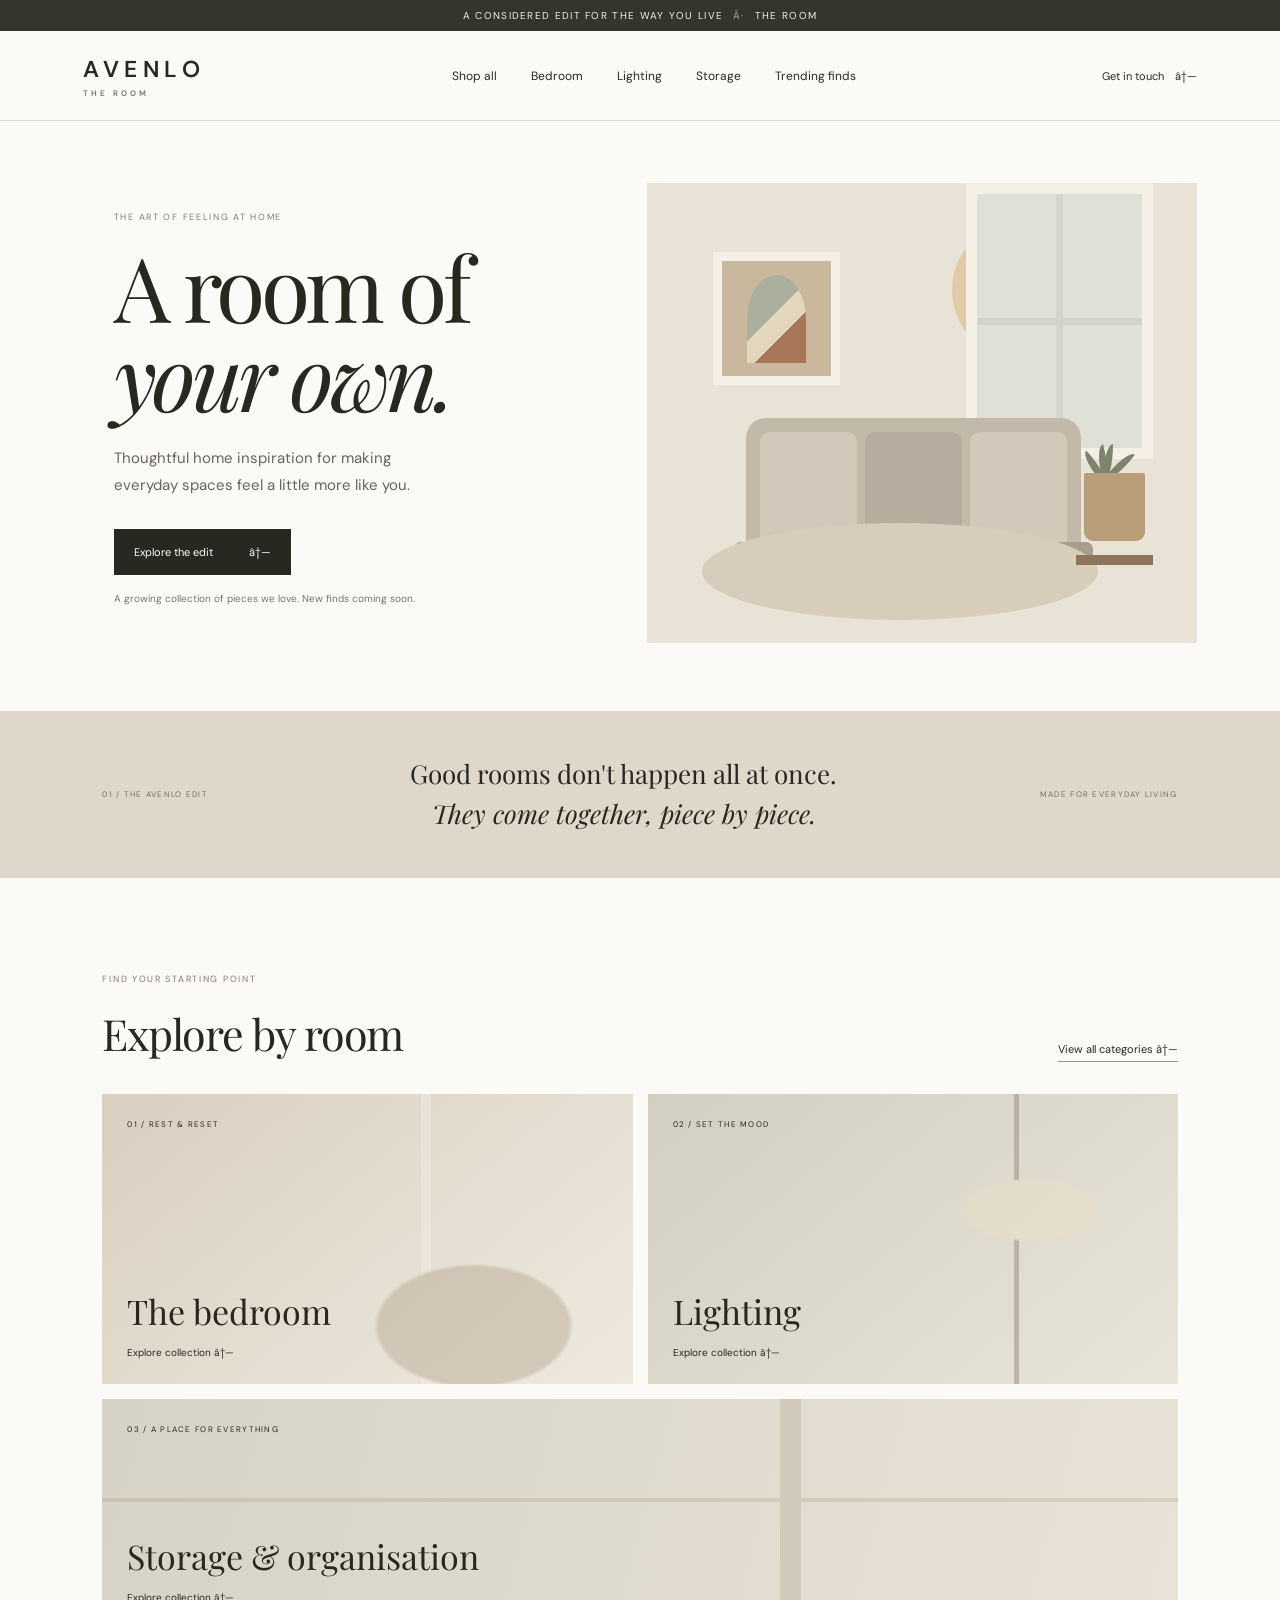
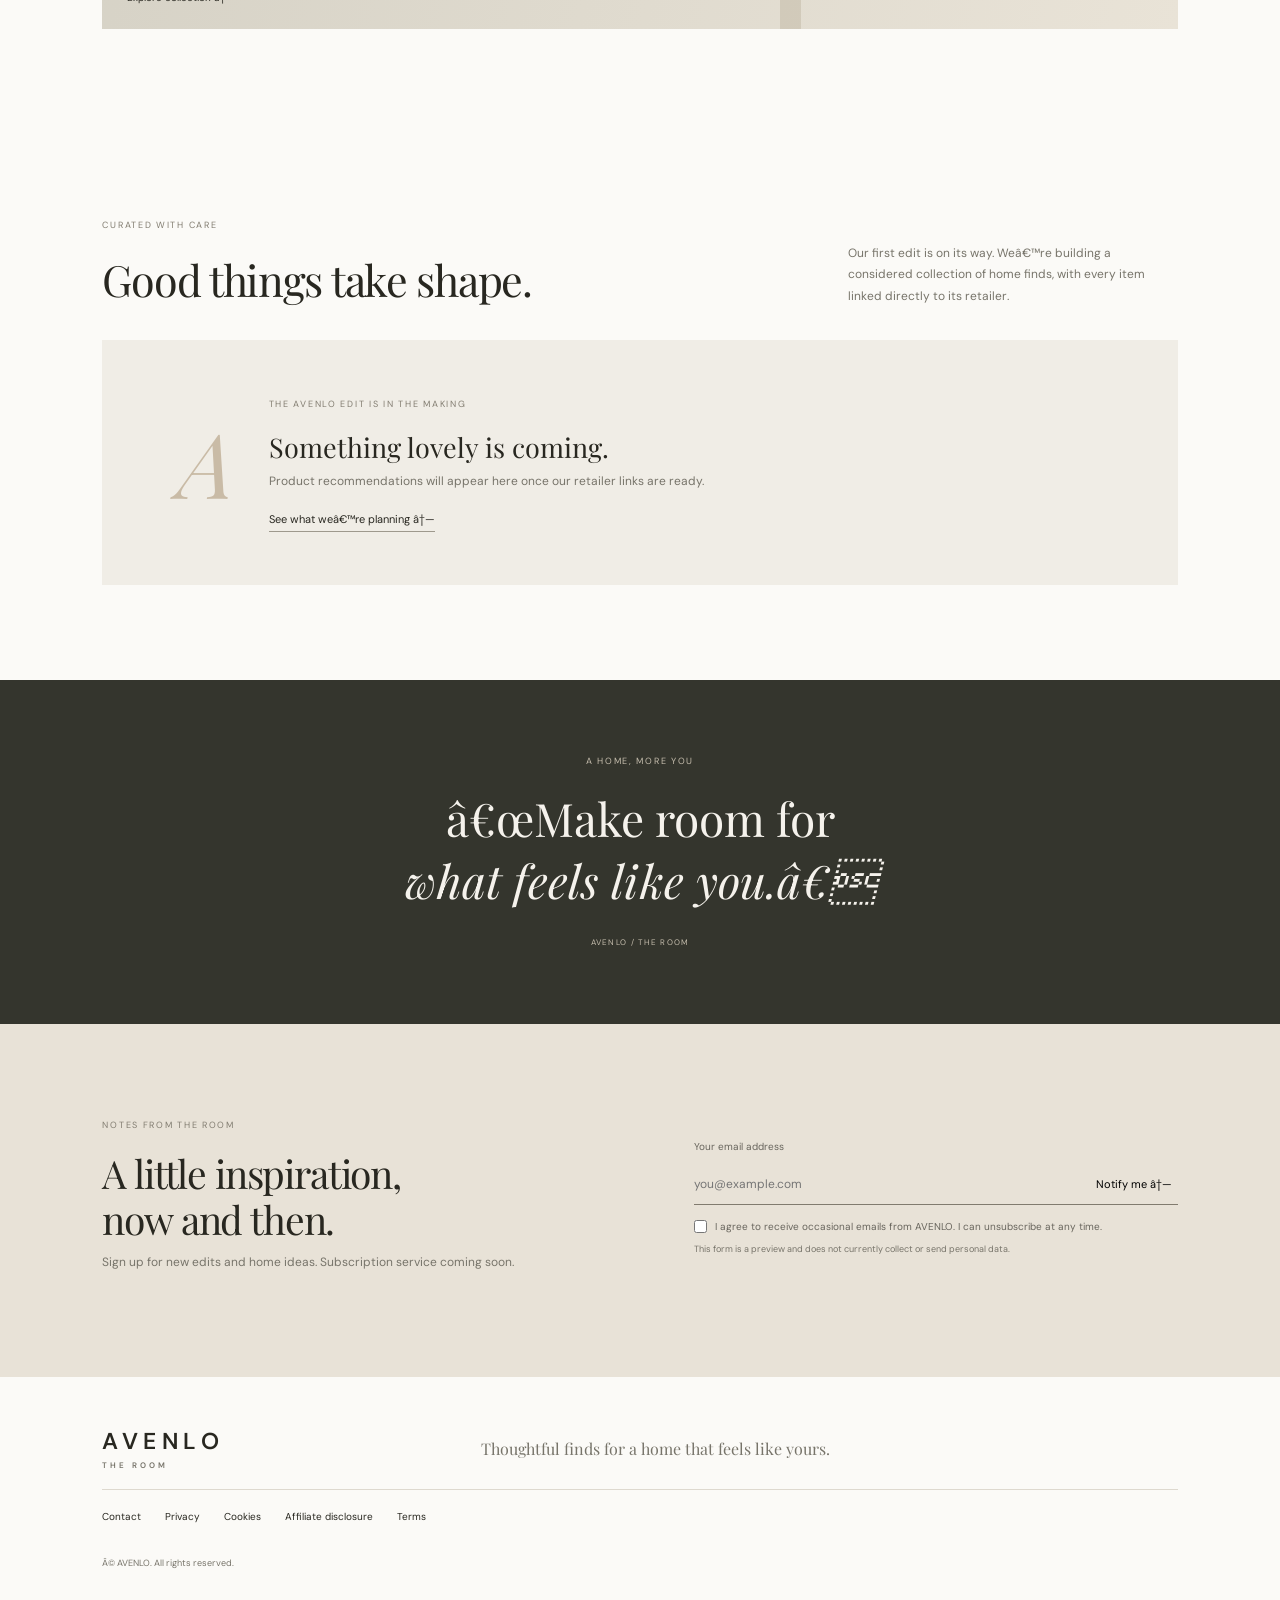
==== index.html @ 668fbf59 "Add files via upload" ====
﻿<!doctype html>
<html lang="en-GB">
<head>
  <meta charset="utf-8"><meta name="viewport" content="width=device-width, initial-scale=1">
  <meta name="theme-color" content="#f5f2ec"><meta name="description" content="AVENLO â€” The Room. Discover thoughtful home inspiration, considered finds and ideas for every room.">
  <title>AVENLO â€” The Room</title><link rel="stylesheet" href="styles.css">
</head>
<body>
<div class="announcement">A considered edit for the way you live <span>Â·</span> THE ROOM</div>
<header class="site-header"><a class="wordmark" href="index.html" aria-label="Avenlo home">AVENLO<span>THE ROOM</span></a><button class="menu-toggle" aria-expanded="false" aria-label="Open navigation">â˜°</button><nav class="main-nav" aria-label="Main navigation"><a href="shop.html">Shop all</a><a href="bedroom.html">Bedroom</a><a href="lighting.html">Lighting</a><a href="storage.html">Storage</a><a href="trending.html">Trending finds</a></nav><a class="header-link" href="contact.html">Get in touch <span>â†—</span></a></header>
<main>
<section class="hero"><div class="hero-copy"><p class="eyebrow">THE ART OF FEELING AT HOME</p><h1>A room of<br><em>your own.</em></h1><p class="hero-intro">Thoughtful home inspiration for making everyday spaces feel a little more like you.</p><a class="button dark" href="shop.html">Explore the edit <span>â†—</span></a><p class="hero-note">A growing collection of pieces we love. New finds coming soon.</p></div><div class="hero-art" role="img" aria-label="Warm, sunlit neutral living room illustration"><div class="sun"></div><div class="wall-art"><span></span></div><div class="window"><i></i><i></i><i></i><i></i></div><div class="plant"><b></b><b></b><b></b><b></b><span></span></div><div class="sofa"><div></div><div></div><div></div></div><div class="side-table"><i></i><b></b></div><div class="rug"></div></div></section>
<section class="intro-band"><span>01 / THE AVENLO EDIT</span><p>Good rooms don't happen all at once.<br><em>They come together, piece by piece.</em></p><span>MADE FOR EVERYDAY LIVING</span></section>
<section class="section collection-section"><div class="section-heading"><div><p class="eyebrow">FIND YOUR STARTING POINT</p><h2>Explore by room</h2></div><a class="text-link" href="shop.html">View all categories â†—</a></div><div class="collections"><a class="collection bedroom" href="bedroom.html"><span>01 / REST & RESET</span><h3>The bedroom</h3><b>Explore collection â†—</b></a><a class="collection light" href="lighting.html"><span>02 / SET THE MOOD</span><h3>Lighting</h3><b>Explore collection â†—</b></a><a class="collection storage" href="storage.html"><span>03 / A PLACE FOR EVERYTHING</span><h3>Storage & organisation</h3><b>Explore collection â†—</b></a></div></section>
<section class="section edit-section"><div class="section-heading"><div><p class="eyebrow">CURATED WITH CARE</p><h2>Good things take shape.</h2></div><p class="heading-note">Our first edit is on its way. Weâ€™re building a considered collection of home finds, with every item linked directly to its retailer.</p></div><div class="empty-edit"><div class="empty-mark">A</div><div><p class="eyebrow">THE AVENLO EDIT IS IN THE MAKING</p><h3>Something lovely is coming.</h3><p>Product recommendations will appear here once our retailer links are ready.</p><a class="text-link" href="trending.html">See what weâ€™re planning â†—</a></div></div></section>
<section class="quote-band"><p class="eyebrow">A HOME, MORE YOU</p><blockquote>â€œMake room for<br><em>what feels like you.â€</em></blockquote><span>AVENLO / THE ROOM</span></section>
<section class="section newsletter"><div><p class="eyebrow">NOTES FROM THE ROOM</p><h2>A little inspiration,<br>now and then.</h2><p>Sign up for new edits and home ideas. Subscription service coming soon.</p></div><form class="newsletter-form" id="newsletter"><label for="email">Your email address</label><div><input id="email" type="email" required placeholder="you@example.com"><button type="submit">Notify me â†—</button></div><label class="consent"><input type="checkbox" required> I agree to receive occasional emails from AVENLO. I can unsubscribe at any time.</label><p class="form-note" aria-live="polite">This form is a preview and does not currently collect or send personal data.</p></form></section>
</main><footer class="footer"><a class="wordmark" href="index.html">AVENLO<span>THE ROOM</span></a><p>Thoughtful finds for a home that feels like yours.</p><div class="footer-links"><a href="contact.html">Contact</a><a href="privacy.html">Privacy</a><a href="cookies.html">Cookies</a><a href="affiliate-disclosure.html">Affiliate disclosure</a><a href="terms.html">Terms</a></div><small>Â© <span id="year"></span> AVENLO. All rights reserved.</small></footer><script src="app.js"></script>
</body></html>
---- styles.css ----
@import url('https://fonts.googleapis.com/css2?family=DM+Sans:wght@400;500;600&family=Playfair+Display:ital,wght@0,400;0,500;1,400;1,500&display=swap');
:root{--ink:#282720;--muted:#77746a;--cream:#f5f2ec;--paper:#fbfaf7;--sand:#e8e1d5;--line:#ded9cf;--serif:'Playfair Display',Georgia,serif;--sans:'DM Sans',Arial,sans-serif}*{box-sizing:border-box}body{margin:0;background:var(--paper);color:var(--ink);font-family:var(--sans);font-size:14px}a{color:inherit;text-decoration:none}.announcement{height:31px;display:flex;justify-content:center;align-items:center;background:#34352d;color:#f3f0e9;font-size:10px;letter-spacing:.13em;text-transform:uppercase}.announcement span{padding:0 10px;color:#b3a991}.site-header{height:90px;padding:0 6.5%;display:flex;align-items:center;justify-content:space-between;border-bottom:1px solid var(--line);background:var(--paper)}.wordmark{font-weight:600;font-size:23px;letter-spacing:.24em;display:flex;flex-direction:column;gap:4px}.wordmark span{font-size:8px;letter-spacing:.37em;color:var(--muted)}.main-nav{display:flex;gap:34px;font-size:12px}.main-nav a,.header-link,.text-link{transition:opacity .2s}.main-nav a:hover,.header-link:hover,.text-link:hover{opacity:.58}.header-link{font-size:11px}.header-link span{margin-left:8px}.menu-toggle{display:none;background:none;border:0;font-size:22px}.hero{min-height:590px;display:grid;grid-template-columns:1fr 1.08fr;padding:56px 6.5% 62px;gap:5%;align-items:center}.hero-copy{padding-left:6%}.eyebrow{font-size:9px;letter-spacing:.19em;color:#827d71;margin:0 0 19px}.hero h1{font-family:var(--serif);font-weight:400;font-size:clamp(64px,7vw,96px);line-height:.99;letter-spacing:-.05em;margin:0 0 25px}.hero h1 em,h2 em,blockquote em{font-weight:400}.hero-intro{font-size:15px;line-height:1.8;color:#66645c;max-width:340px;margin:0 0 30px}.button{display:inline-flex;gap:36px;align-items:center;padding:16px 20px;font-size:11px}.dark{background:var(--ink);color:#fff}.hero-note{font-size:10px;color:var(--muted);margin-top:17px}.hero-art{height:460px;background:#e9e2d6;position:relative;overflow:hidden}.sun{position:absolute;width:140px;height:140px;border-radius:50%;background:#dfcba8;top:37px;right:19%}.window{position:absolute;right:8%;top:0;width:34%;height:60%;background:#d2d5cb;display:grid;grid-template-columns:1fr 1fr;grid-template-rows:1fr 1fr;gap:7px;border:11px solid #f5f0e6}.window i{background:#dfe1d7}.wall-art{position:absolute;top:15%;left:12%;width:23%;height:29%;background:#c9b79e;border:9px solid #f5f0e6;display:flex;align-items:center;justify-content:center}.wall-art span{width:54%;height:76%;background:linear-gradient(135deg,#aab09b 0 45%,#e4d5bd 45% 65%,#a97559 65%);border-radius:60% 60% 0 0}.sofa{position:absolute;bottom:20%;left:18%;height:29%;width:61%;background:#c3b9a9;border-radius:20px 20px 7px 7px;display:flex;gap:8px;padding:14px 14px 0}.sofa:before{content:'';position:absolute;bottom:-15px;left:-12px;right:-12px;height:24px;border-radius:7px;background:#a99d8d}.sofa div{flex:1;background:#d2c9ba;border-radius:10px 10px 2px 2px}.sofa div:nth-child(2){background:#b7ad9e}.rug{position:absolute;width:72%;height:21%;left:10%;bottom:5%;background:#d8cdbb;border-radius:50%}.side-table{position:absolute;bottom:17%;right:8%;height:20%;width:14%;z-index:2}.side-table i{position:absolute;bottom:0;width:100%;height:10px;background:#8d745b}.side-table b{position:absolute;left:10%;top:0;width:80%;height:74%;background:#b99c78;border-radius:2px 2px 9px 9px}.plant{position:absolute;bottom:31%;right:13%;z-index:2;width:40px;height:55px}.plant span{position:absolute;bottom:0;left:9px;width:24px;height:25px;background:#b8876b;clip-path:polygon(0 0,100% 0,85% 100%,15% 100%)}.plant b{position:absolute;bottom:18px;left:18px;width:10px;height:38px;background:#7d846e;border-radius:100% 0;transform-origin:bottom}.plant b:nth-child(1){transform:rotate(-42deg)}.plant b:nth-child(2){transform:rotate(37deg)}.plant b:nth-child(3){transform:rotate(-15deg)}.intro-band{padding:43px 8%;background:#ded7ca;display:flex;align-items:center;justify-content:space-between}.intro-band>span,.quote-band>span{font-size:8px;letter-spacing:.16em;color:#767164}.intro-band p{font:26px/1.55 var(--serif);text-align:center;margin:0}.section{padding:95px 8%}.section-heading{display:flex;justify-content:space-between;align-items:end;margin-bottom:32px}.section h2{font:400 43px var(--serif);letter-spacing:-.03em;margin:0}.text-link{font-size:11px;border-bottom:1px solid #9e998d;padding-bottom:5px}.collections{display:grid;grid-template-columns:1fr 1fr;gap:15px}.collection{min-height:290px;padding:25px;display:flex;flex-direction:column;justify-content:space-between;position:relative;overflow:hidden}.collection:after{content:'';position:absolute;inset:0;opacity:.35;pointer-events:none}.collection>*{z-index:1}.collection span{font-size:8px;letter-spacing:.16em}.collection h3{font:400 34px var(--serif);margin:auto 0 12px}.collection b{font-size:10px;font-weight:400}.bedroom{background:linear-gradient(140deg,#d9cfc0,#eee9df)}.bedroom:after{background:radial-gradient(ellipse at 70% 80%,#aa967d 0 18%,transparent 19%),linear-gradient(90deg,transparent 60%,#f6f2e9 60% 62%,transparent 62%)}.light{background:linear-gradient(140deg,#d2cec1,#e9e4d9)}.light:after{background:radial-gradient(ellipse at 72% 40%,#eee0c5 0 12%,transparent 13%),linear-gradient(90deg,transparent 69%,#726b5d 69% 70%,transparent 70%)}.storage{grid-column:1/-1;min-height:230px;background:linear-gradient(105deg,#d6d2c6,#e9e3d7)}.storage:after{background:linear-gradient(90deg,transparent 63%,#b4a892 63% 65%,transparent 65%),linear-gradient(0deg,transparent 55%,#b4a892 55% 57%,transparent 57%)}.heading-note{max-width:330px;color:var(--muted);font-size:12px;line-height:1.8;margin:0}.empty-edit{background:#f0ede6;min-height:245px;display:flex;gap:34px;align-items:center;padding:38px 7%}.empty-mark{font:italic 90px var(--serif);color:#c9bba6}.empty-edit h3{font:400 27px var(--serif);margin:0 0 8px}.empty-edit p:not(.eyebrow){font-size:12px;color:var(--muted);margin:0 0 20px}.quote-band{background:#34352d;color:#f5f2ec;padding:75px 10%;text-align:center}.quote-band blockquote{font:46px/1.35 var(--serif);margin:20px}.quote-band .eyebrow{color:#c5bdad}.quote-band>span{color:#c5bdad}.newsletter{display:grid;grid-template-columns:1fr 1fr;gap:10%;align-items:center;background:#e8e2d7}.newsletter h2{font-size:39px;line-height:1.18}.newsletter>div>p:last-child{color:var(--muted);font-size:12px}.newsletter-form label{font-size:10px;color:#68655d}.newsletter-form>div{display:flex;border-bottom:1px solid #817b6f;margin:10px 0 14px}.newsletter-form input[type=email]{flex:1;border:0;background:none;padding:12px 0;outline:none;font:12px var(--sans)}.newsletter-form button{border:0;background:none;font:11px var(--sans);cursor:pointer}.consent{display:flex;gap:8px;line-height:1.5}.consent input{margin:0;accent-color:#5d5e52}.form-note{font-size:9px;color:var(--muted)}.footer{background:var(--paper);padding:45px 8%;display:grid;grid-template-columns:1fr 2fr;gap:14px 30px;align-items:center}.footer>p{font:16px var(--serif);color:var(--muted)}.footer-links{grid-column:1/-1;display:flex;gap:24px;padding:20px 0;border-top:1px solid var(--line);font-size:10px}.footer small{grid-column:1/-1;color:var(--muted);font-size:9px}.page-hero{padding:77px 10% 68px;background:#e9e3d8}.page-hero h1{font:400 clamp(44px,6vw,72px) var(--serif);margin:0 0 13px}.page-hero p:last-child{max-width:570px;line-height:1.8;color:#66645c}.catalog-tools{display:flex;gap:16px;align-items:center;margin-bottom:28px}.catalog-tools input,.catalog-tools select{font:12px var(--sans);padding:12px 13px;background:transparent;border:1px solid var(--line);color:var(--ink)}.catalog-tools input{width:min(360px,70%)}.placeholder-grid{display:grid;grid-template-columns:repeat(3,1fr);gap:16px}.placeholder-card{min-height:290px;background:#f0ede6;padding:22px;display:flex;flex-direction:column;justify-content:space-between}.placeholder-card .shape{height:135px;background:linear-gradient(140deg,#e3ddd2,#d3c8b7);display:grid;place-items:center;color:#8c8578;font:italic 40px var(--serif)}.placeholder-card h3{font:400 22px var(--serif);margin:16px 0 5px}.placeholder-card p{color:var(--muted);font-size:11px;line-height:1.6;margin:0}.placeholder-card span{font-size:8px;letter-spacing:.14em;color:#77746a}.notice{background:#f1eee8;padding:22px;font-size:12px;line-height:1.8}.prose{max-width:780px;margin:auto;line-height:1.85;color:#5d5a52}.prose h2{font:400 27px var(--serif);color:var(--ink);margin-top:35px}.prose p{margin:0 0 15px}.contact-box{max-width:650px}.contact-box label{display:block;font-size:11px;margin:17px 0 7px}.contact-box input,.contact-box textarea{width:100%;padding:13px;border:1px solid var(--line);font:13px var(--sans);background:transparent}.contact-box textarea{height:140px}.contact-box button{margin-top:18px;padding:14px 20px;background:var(--ink);color:white;border:0}.contact-hint{color:var(--muted);font-size:11px;line-height:1.7}
@media(max-width:800px){.site-header{height:74px;padding:0 5%}.main-nav{display:none;position:absolute;z-index:10;top:105px;left:0;right:0;background:var(--paper);padding:25px 7%;flex-direction:column;gap:20px;border-bottom:1px solid var(--line)}.main-nav.open{display:flex}.menu-toggle{display:block;order:3}.header-link{margin-left:auto;margin-right:20px}.hero{padding:38px 6% 45px;grid-template-columns:1fr;gap:35px}.hero-copy{padding:0 3%}.hero-art{height:380px}.intro-band{padding:32px 6%;gap:20px}.intro-band p{font-size:20px}.intro-band>span{font-size:7px}.section{padding:65px 6%}.section-heading{align-items:start;gap:20px;flex-direction:column}.heading-note{max-width:500px}.collections{grid-template-columns:1fr 1fr}.collection{min-height:240px;padding:18px}.collection h3{font-size:27px}.storage{grid-column:1/-1}.newsletter{grid-template-columns:1fr;gap:25px}.footer{padding:35px 6%}}@media(max-width:520px){.announcement{font-size:8px}.wordmark{font-size:19px}.header-link{font-size:10px}.hero h1{font-size:67px}.hero-art{height:300px}.intro-band{flex-direction:column;text-align:center}.intro-band p{order:-1}.collections{grid-template-columns:1fr}.collection,.storage{grid-column:auto;min-height:220px}.section h2{font-size:36px}.empty-edit{padding:28px 7%;gap:18px}.empty-mark{font-size:60px}.empty-edit h3{font-size:23px}.quote-band blockquote{font-size:36px}.placeholder-grid{grid-template-columns:1fr 1fr}.placeholder-card{min-height:250px;padding:14px}.placeholder-card .shape{height:110px}.catalog-tools{flex-wrap:wrap}.catalog-tools input{width:100%}.footer{grid-template-columns:1fr}.footer>p{margin:0}.footer-links{grid-column:auto;flex-wrap:wrap;gap:15px}.footer small{grid-column:auto}}

.sr-only{position:absolute;width:1px;height:1px;padding:0;margin:-1px;overflow:hidden;clip:rect(0,0,0,0);white-space:nowrap;border:0}
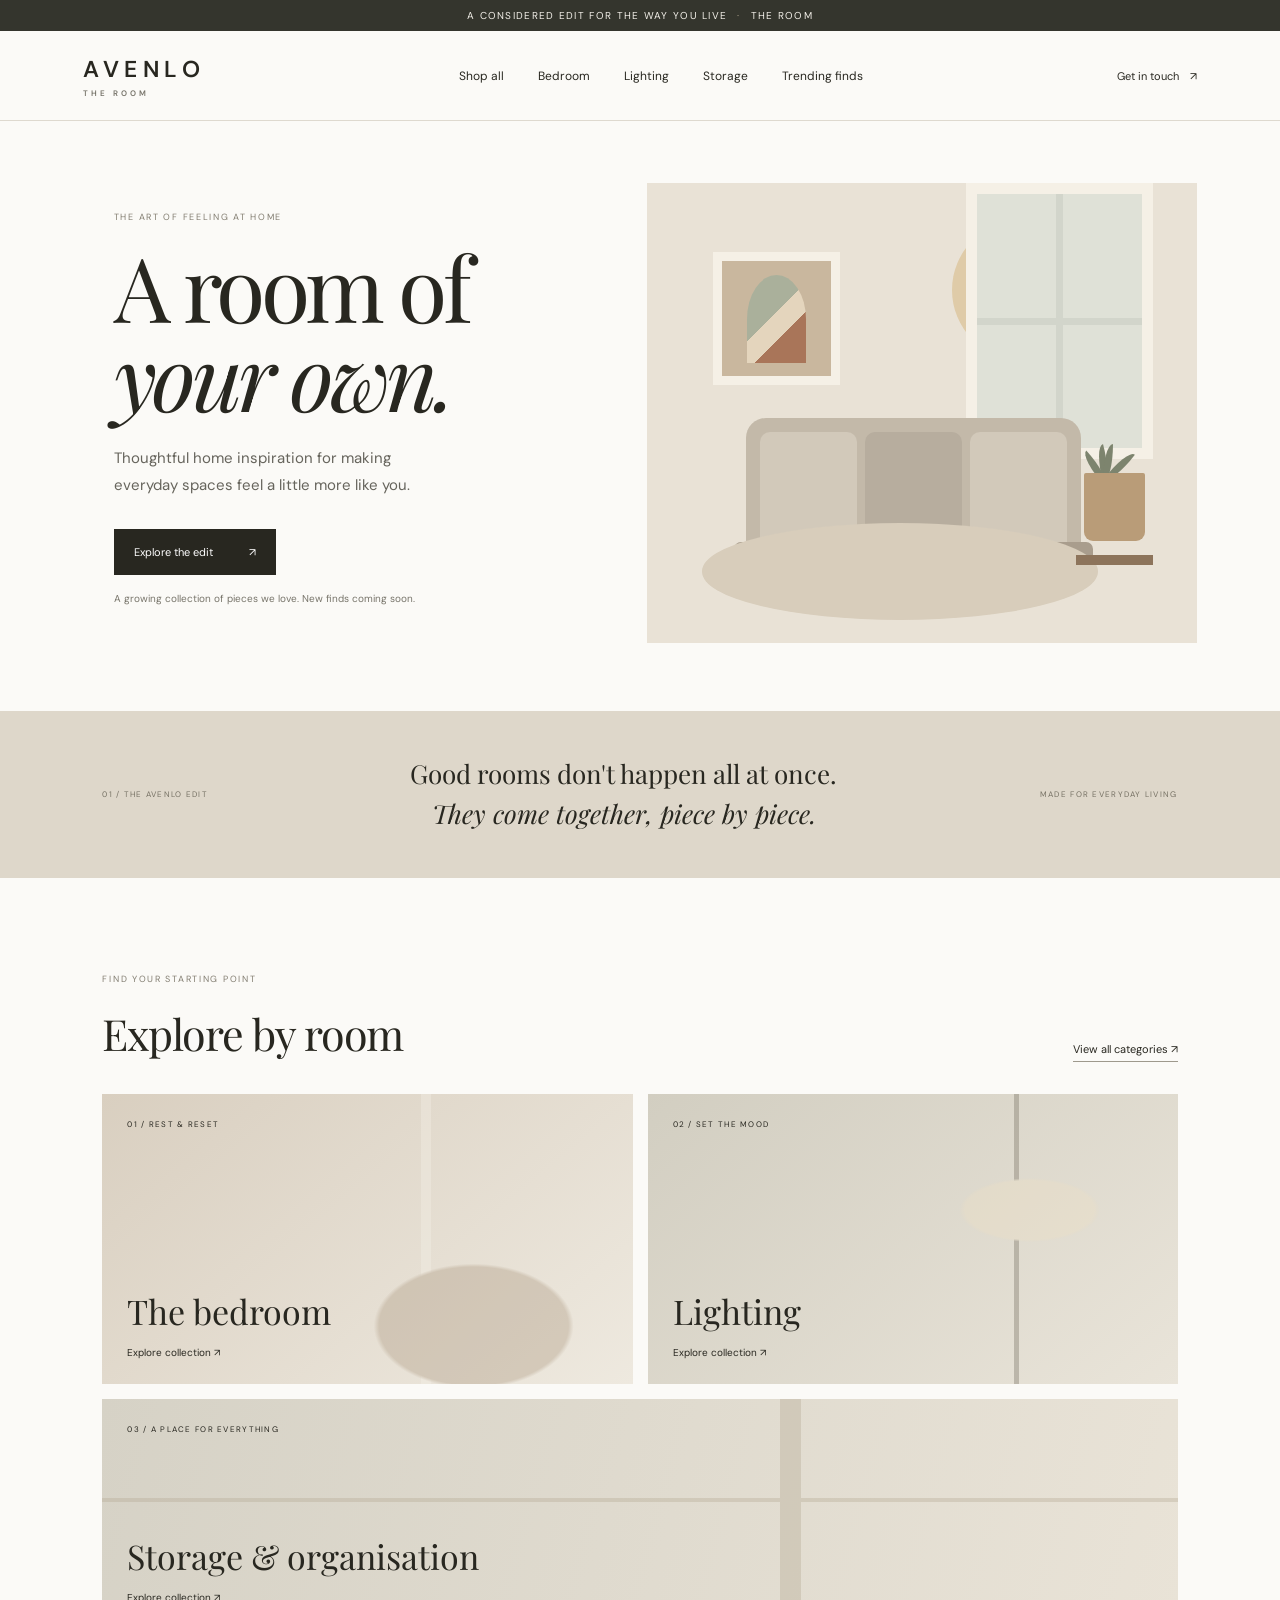
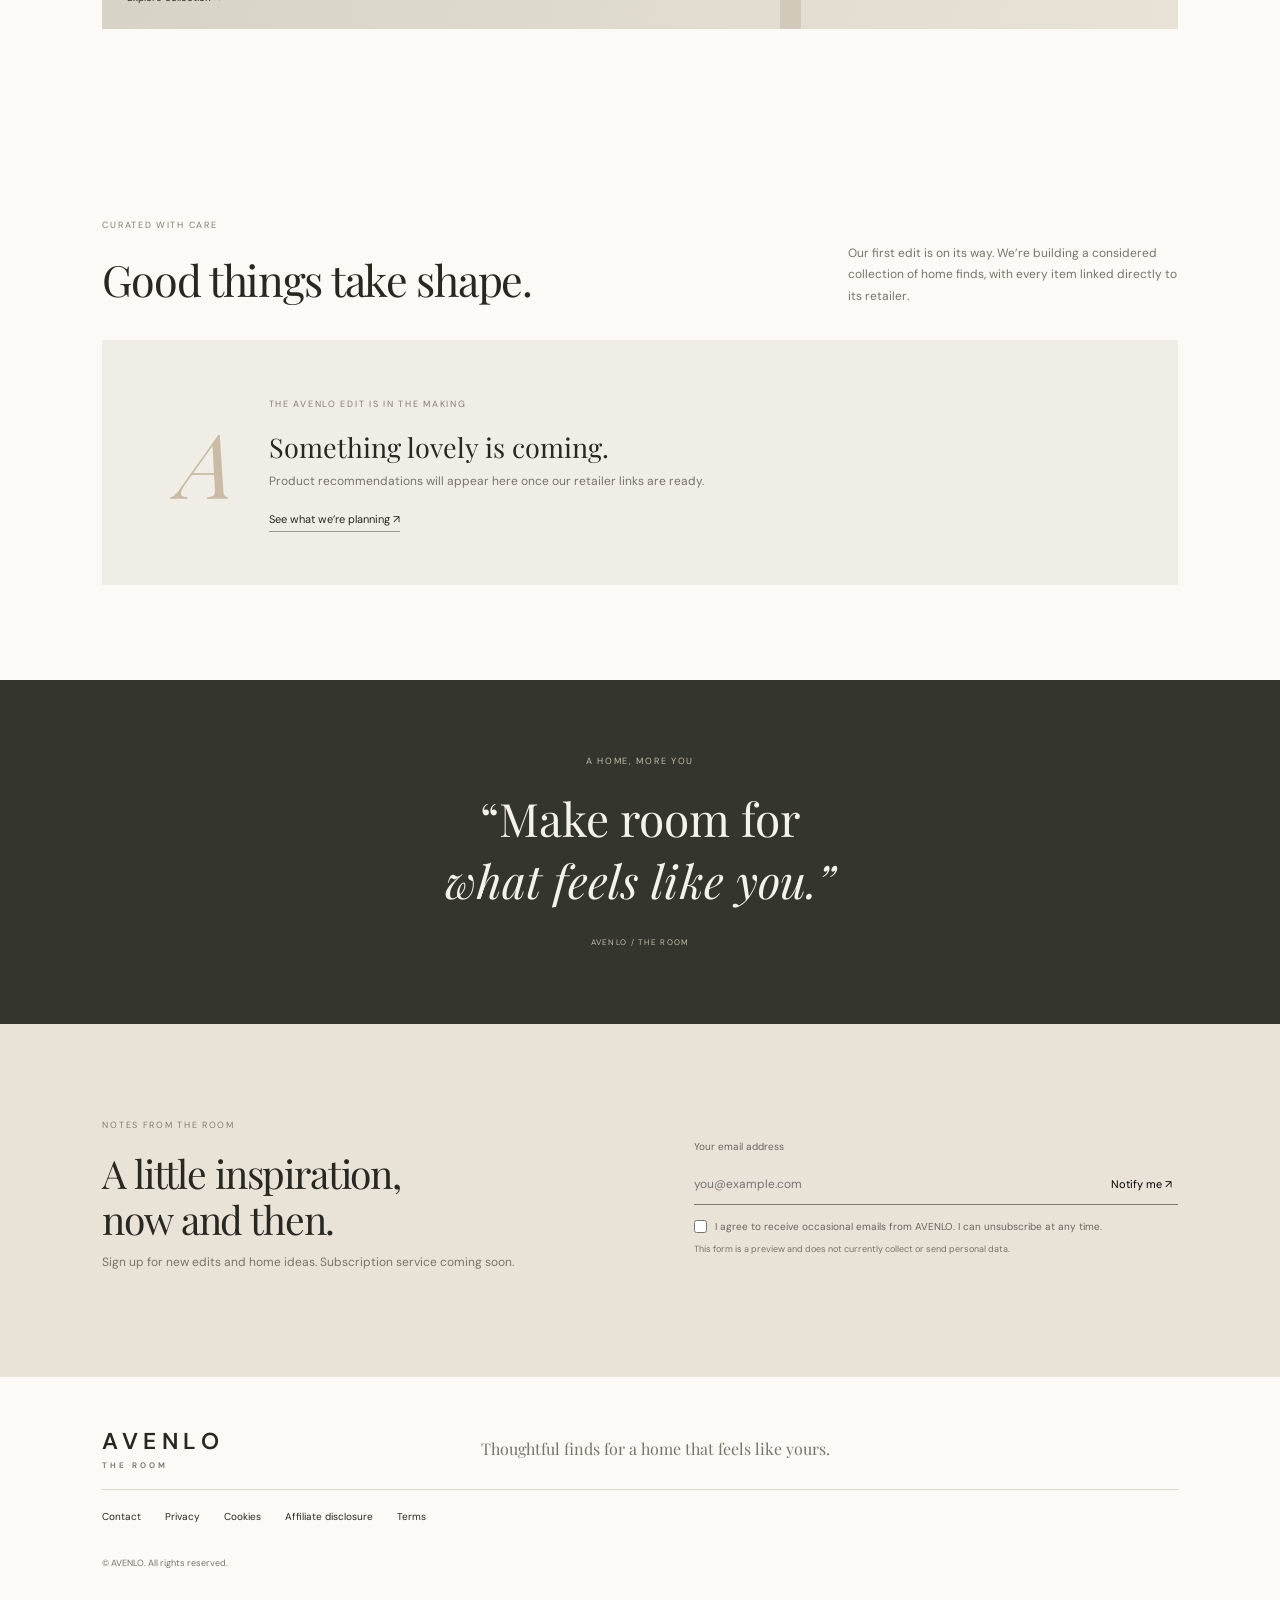
==== commit de586fde: "Add files via upload" ====
--- a/index.html
+++ b/index.html
@@ -2,19 +2,22 @@
 <html lang="en-GB">
 <head>
   <meta charset="utf-8"><meta name="viewport" content="width=device-width, initial-scale=1">
-  <meta name="theme-color" content="#f5f2ec"><meta name="description" content="AVENLO â€” The Room. Discover thoughtful home inspiration, considered finds and ideas for every room.">
-  <title>AVENLO â€” The Room</title><link rel="stylesheet" href="styles.css">
+  <meta name="theme-color" content="#f5f2ec"><meta name="description" content="AVENLO &mdash; The Room. Discover thoughtful home inspiration, considered finds and ideas for every room.">
+  <title>AVENLO &mdash; The Room</title><link rel="stylesheet" href="styles.css">
 </head>
 <body>
-<div class="announcement">A considered edit for the way you live <span>Â·</span> THE ROOM</div>
-<header class="site-header"><a class="wordmark" href="index.html" aria-label="Avenlo home">AVENLO<span>THE ROOM</span></a><button class="menu-toggle" aria-expanded="false" aria-label="Open navigation">â˜°</button><nav class="main-nav" aria-label="Main navigation"><a href="shop.html">Shop all</a><a href="bedroom.html">Bedroom</a><a href="lighting.html">Lighting</a><a href="storage.html">Storage</a><a href="trending.html">Trending finds</a></nav><a class="header-link" href="contact.html">Get in touch <span>â†—</span></a></header>
+<div class="announcement">A considered edit for the way you live <span>&middot;</span> THE ROOM</div>
+<header class="site-header"><a class="wordmark" href="index.html" aria-label="Avenlo home">AVENLO<span>THE ROOM</span></a><button class="menu-toggle" aria-expanded="false" aria-label="Open navigation">&#9776;</button><nav class="main-nav" aria-label="Main navigation"><a href="shop.html">Shop all</a><a href="bedroom.html">Bedroom</a><a href="lighting.html">Lighting</a><a href="storage.html">Storage</a><a href="trending.html">Trending finds</a></nav><a class="header-link" href="contact.html">Get in touch <span>&#8599;</span></a></header>
 <main>
-<section class="hero"><div class="hero-copy"><p class="eyebrow">THE ART OF FEELING AT HOME</p><h1>A room of<br><em>your own.</em></h1><p class="hero-intro">Thoughtful home inspiration for making everyday spaces feel a little more like you.</p><a class="button dark" href="shop.html">Explore the edit <span>â†—</span></a><p class="hero-note">A growing collection of pieces we love. New finds coming soon.</p></div><div class="hero-art" role="img" aria-label="Warm, sunlit neutral living room illustration"><div class="sun"></div><div class="wall-art"><span></span></div><div class="window"><i></i><i></i><i></i><i></i></div><div class="plant"><b></b><b></b><b></b><b></b><span></span></div><div class="sofa"><div></div><div></div><div></div></div><div class="side-table"><i></i><b></b></div><div class="rug"></div></div></section>
+<section class="hero"><div class="hero-copy"><p class="eyebrow">THE ART OF FEELING AT HOME</p><h1>A room of<br><em>your own.</em></h1><p class="hero-intro">Thoughtful home inspiration for making everyday spaces feel a little more like you.</p><a class="button dark" href="shop.html">Explore the edit <span>&#8599;</span></a><p class="hero-note">A growing collection of pieces we love. New finds coming soon.</p></div><div class="hero-art" role="img" aria-label="Warm, sunlit neutral living room illustration"><div class="sun"></div><div class="wall-art"><span></span></div><div class="window"><i></i><i></i><i></i><i></i></div><div class="plant"><b></b><b></b><b></b><b></b><span></span></div><div class="sofa"><div></div><div></div><div></div></div><div class="side-table"><i></i><b></b></div><div class="rug"></div></div></section>
 <section class="intro-band"><span>01 / THE AVENLO EDIT</span><p>Good rooms don't happen all at once.<br><em>They come together, piece by piece.</em></p><span>MADE FOR EVERYDAY LIVING</span></section>
-<section class="section collection-section"><div class="section-heading"><div><p class="eyebrow">FIND YOUR STARTING POINT</p><h2>Explore by room</h2></div><a class="text-link" href="shop.html">View all categories â†—</a></div><div class="collections"><a class="collection bedroom" href="bedroom.html"><span>01 / REST & RESET</span><h3>The bedroom</h3><b>Explore collection â†—</b></a><a class="collection light" href="lighting.html"><span>02 / SET THE MOOD</span><h3>Lighting</h3><b>Explore collection â†—</b></a><a class="collection storage" href="storage.html"><span>03 / A PLACE FOR EVERYTHING</span><h3>Storage & organisation</h3><b>Explore collection â†—</b></a></div></section>
-<section class="section edit-section"><div class="section-heading"><div><p class="eyebrow">CURATED WITH CARE</p><h2>Good things take shape.</h2></div><p class="heading-note">Our first edit is on its way. Weâ€™re building a considered collection of home finds, with every item linked directly to its retailer.</p></div><div class="empty-edit"><div class="empty-mark">A</div><div><p class="eyebrow">THE AVENLO EDIT IS IN THE MAKING</p><h3>Something lovely is coming.</h3><p>Product recommendations will appear here once our retailer links are ready.</p><a class="text-link" href="trending.html">See what weâ€™re planning â†—</a></div></div></section>
-<section class="quote-band"><p class="eyebrow">A HOME, MORE YOU</p><blockquote>â€œMake room for<br><em>what feels like you.â€</em></blockquote><span>AVENLO / THE ROOM</span></section>
-<section class="section newsletter"><div><p class="eyebrow">NOTES FROM THE ROOM</p><h2>A little inspiration,<br>now and then.</h2><p>Sign up for new edits and home ideas. Subscription service coming soon.</p></div><form class="newsletter-form" id="newsletter"><label for="email">Your email address</label><div><input id="email" type="email" required placeholder="you@example.com"><button type="submit">Notify me â†—</button></div><label class="consent"><input type="checkbox" required> I agree to receive occasional emails from AVENLO. I can unsubscribe at any time.</label><p class="form-note" aria-live="polite">This form is a preview and does not currently collect or send personal data.</p></form></section>
-</main><footer class="footer"><a class="wordmark" href="index.html">AVENLO<span>THE ROOM</span></a><p>Thoughtful finds for a home that feels like yours.</p><div class="footer-links"><a href="contact.html">Contact</a><a href="privacy.html">Privacy</a><a href="cookies.html">Cookies</a><a href="affiliate-disclosure.html">Affiliate disclosure</a><a href="terms.html">Terms</a></div><small>Â© <span id="year"></span> AVENLO. All rights reserved.</small></footer><script src="app.js"></script>
+<section class="section collection-section"><div class="section-heading"><div><p class="eyebrow">FIND YOUR STARTING POINT</p><h2>Explore by room</h2></div><a class="text-link" href="shop.html">View all categories &#8599;</a></div><div class="collections"><a class="collection bedroom" href="bedroom.html"><span>01 / REST & RESET</span><h3>The bedroom</h3><b>Explore collection &#8599;</b></a><a class="collection light" href="lighting.html"><span>02 / SET THE MOOD</span><h3>Lighting</h3><b>Explore collection &#8599;</b></a><a class="collection storage" href="storage.html"><span>03 / A PLACE FOR EVERYTHING</span><h3>Storage & organisation</h3><b>Explore collection &#8599;</b></a></div></section>
+<section class="section edit-section"><div class="section-heading"><div><p class="eyebrow">CURATED WITH CARE</p><h2>Good things take shape.</h2></div><p class="heading-note">Our first edit is on its way. We&#8217;re building a considered collection of home finds, with every item linked directly to its retailer.</p></div><div class="empty-edit"><div class="empty-mark">A</div><div><p class="eyebrow">THE AVENLO EDIT IS IN THE MAKING</p><h3>Something lovely is coming.</h3><p>Product recommendations will appear here once our retailer links are ready.</p><a class="text-link" href="trending.html">See what we&#8217;re planning &#8599;</a></div></div></section>
+<section class="quote-band"><p class="eyebrow">A HOME, MORE YOU</p><blockquote>&ldquo;Make room for<br><em>what feels like you.&rdquo;</em></blockquote><span>AVENLO / THE ROOM</span></section>
+<section class="section newsletter"><div><p class="eyebrow">NOTES FROM THE ROOM</p><h2>A little inspiration,<br>now and then.</h2><p>Sign up for new edits and home ideas. Subscription service coming soon.</p></div><form class="newsletter-form" id="newsletter"><label for="email">Your email address</label><div><input id="email" type="email" required placeholder="you@example.com"><button type="submit">Notify me &#8599;</button></div><label class="consent"><input type="checkbox" required> I agree to receive occasional emails from AVENLO. I can unsubscribe at any time.</label><p class="form-note" aria-live="polite">This form is a preview and does not currently collect or send personal data.</p></form></section>
+</main><footer class="footer"><a class="wordmark" href="index.html">AVENLO<span>THE ROOM</span></a><p>Thoughtful finds for a home that feels like yours.</p><div class="footer-links"><a href="contact.html">Contact</a><a href="privacy.html">Privacy</a><a href="cookies.html">Cookies</a><a href="affiliate-disclosure.html">Affiliate disclosure</a><a href="terms.html">Terms</a></div><small>&copy; <span id="year"></span> AVENLO. All rights reserved.</small></footer><script src="app.js"></script>
 </body></html>
 
+
+
+
--- a/styles.css
+++ b/styles.css
@@ -3,3 +3,5 @@
 @media(max-width:800px){.site-header{height:74px;padding:0 5%}.main-nav{display:none;position:absolute;z-index:10;top:105px;left:0;right:0;background:var(--paper);padding:25px 7%;flex-direction:column;gap:20px;border-bottom:1px solid var(--line)}.main-nav.open{display:flex}.menu-toggle{display:block;order:3}.header-link{margin-left:auto;margin-right:20px}.hero{padding:38px 6% 45px;grid-template-columns:1fr;gap:35px}.hero-copy{padding:0 3%}.hero-art{height:380px}.intro-band{padding:32px 6%;gap:20px}.intro-band p{font-size:20px}.intro-band>span{font-size:7px}.section{padding:65px 6%}.section-heading{align-items:start;gap:20px;flex-direction:column}.heading-note{max-width:500px}.collections{grid-template-columns:1fr 1fr}.collection{min-height:240px;padding:18px}.collection h3{font-size:27px}.storage{grid-column:1/-1}.newsletter{grid-template-columns:1fr;gap:25px}.footer{padding:35px 6%}}@media(max-width:520px){.announcement{font-size:8px}.wordmark{font-size:19px}.header-link{font-size:10px}.hero h1{font-size:67px}.hero-art{height:300px}.intro-band{flex-direction:column;text-align:center}.intro-band p{order:-1}.collections{grid-template-columns:1fr}.collection,.storage{grid-column:auto;min-height:220px}.section h2{font-size:36px}.empty-edit{padding:28px 7%;gap:18px}.empty-mark{font-size:60px}.empty-edit h3{font-size:23px}.quote-band blockquote{font-size:36px}.placeholder-grid{grid-template-columns:1fr 1fr}.placeholder-card{min-height:250px;padding:14px}.placeholder-card .shape{height:110px}.catalog-tools{flex-wrap:wrap}.catalog-tools input{width:100%}.footer{grid-template-columns:1fr}.footer>p{margin:0}.footer-links{grid-column:auto;flex-wrap:wrap;gap:15px}.footer small{grid-column:auto}}
 
 .sr-only{position:absolute;width:1px;height:1px;padding:0;margin:-1px;overflow:hidden;clip:rect(0,0,0,0);white-space:nowrap;border:0}
+
+@media(max-width:800px){.site-header{height:auto;min-height:74px;flex-wrap:wrap;padding:12px 5%;gap:12px}.main-nav,.main-nav.open{display:flex;position:static;order:4;flex-basis:100%;flex-direction:row;flex-wrap:wrap;gap:12px 20px;padding:10px 0 4px;border:0}.menu-toggle{display:none}.header-link{margin-left:auto;margin-right:0}}
